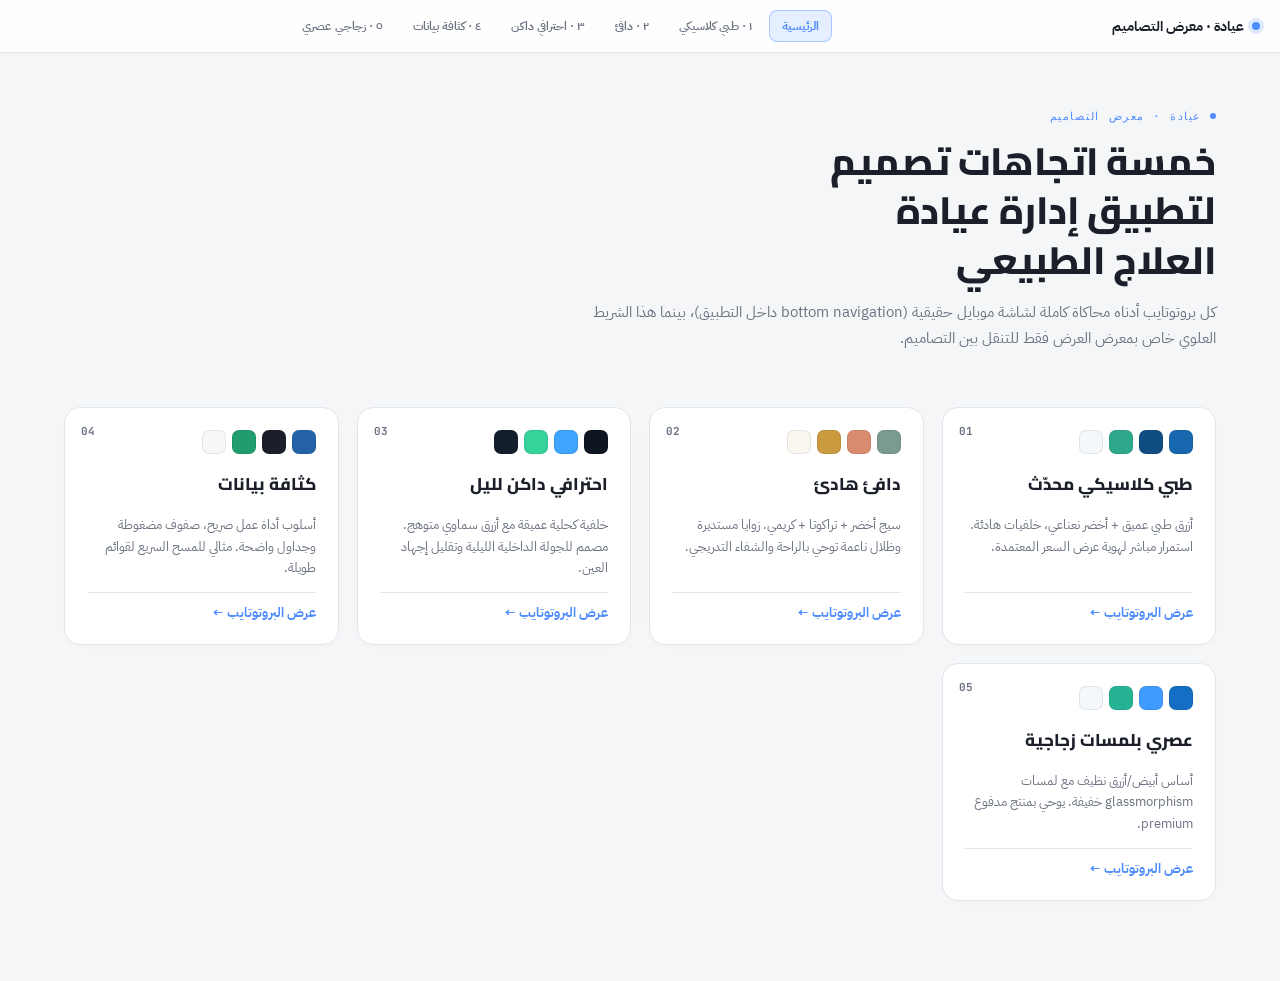
==== index.html @ b978ddeb "✨init" ====
<!DOCTYPE html>
<html lang="ar" dir="rtl">
<head>
<meta charset="UTF-8">
<meta name="viewport" content="width=device-width, initial-scale=1.0">
<title>عيادة · معرض التصاميم</title>
<link rel="preconnect" href="https://fonts.googleapis.com">
<link rel="preconnect" href="https://fonts.gstatic.com" crossorigin>
<link href="https://fonts.googleapis.com/css2?family=Cairo:wght@500;600;700;800;900&family=IBM+Plex+Sans+Arabic:wght@400;500;600;700&family=JetBrains+Mono:wght@500;600;700&display=swap" rel="stylesheet">
<link rel="stylesheet" href="shared/frame.css">
<style>
  body.showcase-body{ font-family:"IBM Plex Sans Arabic","Segoe UI",sans-serif; }
  .hero{ max-width:1200px; margin:0 auto; padding:56px 24px 24px; }
  .hero .eyebrow{ font-family:"JetBrains Mono",monospace; font-size:11px; letter-spacing:.14em; text-transform:uppercase; color:var(--showcase-accent); margin-bottom:14px; display:flex; align-items:center; gap:8px; }
  .hero .eyebrow .dot{ width:6px; height:6px; border-radius:50%; background:var(--showcase-accent); }
  .hero h1{ font-family:"Cairo",sans-serif; font-weight:800; font-size:clamp(26px,4vw,38px); margin:0 0 14px; color:var(--showcase-ink); max-width:20ch; line-height:1.3; }
  .hero p{ font-size:14.5px; color:var(--showcase-muted); max-width:70ch; line-height:1.8; margin:0; }

  .grid-cards{ max-width:1200px; margin:0 auto; padding:32px 24px 80px; display:grid; grid-template-columns:repeat(auto-fit,minmax(260px,1fr)); gap:18px; }
  .design-card{
    background:#fff;
    border:1px solid var(--showcase-line);
    border-radius:16px;
    padding:22px;
    text-decoration:none;
    color:inherit;
    display:flex;
    flex-direction:column;
    gap:14px;
    transition:.2s ease;
    position:relative;
    overflow:hidden;
    box-shadow:0 2px 10px -6px rgba(20,30,45,.08);
  }
  .design-card:hover{ border-color:var(--showcase-accent); transform:translateY(-3px); box-shadow:0 16px 32px -18px rgba(20,30,45,.22); }
  .design-card .rank{
    position:absolute; top:16px; left:16px;
    font-family:"JetBrains Mono",monospace; font-size:11px; font-weight:700;
    color:var(--showcase-muted);
  }
  .design-card .swatches{ display:flex; gap:6px; }
  .design-card .swatches span{ width:24px; height:24px; border-radius:7px; border:1px solid rgba(0,0,0,.08); }
  .design-card h3{ font-family:"Cairo",sans-serif; font-weight:800; font-size:17px; color:var(--showcase-ink); margin:0; }
  .design-card .tagline{ font-size:12.5px; color:var(--showcase-muted); line-height:1.7; margin:0; }
  .design-card .cta{ font-size:12.5px; font-weight:700; color:var(--showcase-accent); display:flex; align-items:center; gap:6px; margin-top:auto; padding-top:10px; border-top:1px solid var(--showcase-line); }
</style>
</head>
<body class="showcase-body">

<div class="hero">
  <div class="eyebrow"><span class="dot"></span>عيادة · معرض التصاميم</div>
  <h1>خمسة اتجاهات تصميم لتطبيق إدارة عيادة العلاج الطبيعي</h1>
  <p>كل بروتوتايب أدناه محاكاة كاملة لشاشة موبايل حقيقية (bottom navigation داخل التطبيق)، بينما هذا الشريط العلوي خاص بمعرض العرض فقط للتنقل بين التصاميم.</p>
</div>

<div class="grid-cards">
  <a href="01-clinical-trust/index.html" class="design-card">
    <span class="rank">01</span>
    <div class="swatches"><span style="background:#1868b0"></span><span style="background:#0f4c81"></span><span style="background:#2ea88a"></span><span style="background:#f5f8fa"></span></div>
    <h3>طبي كلاسيكي محدّث</h3>
    <p class="tagline">أزرق طبي عميق + أخضر نعناعي، خلفيات هادئة. استمرار مباشر لهوية عرض السعر المعتمدة.</p>
    <span class="cta">عرض البروتوتايب ←</span>
  </a>

  <a href="02-soft-clinical/index.html" class="design-card">
    <span class="rank">02</span>
    <div class="swatches"><span style="background:#7a9b8e"></span><span style="background:#d98b6f"></span><span style="background:#c99a3e"></span><span style="background:#faf6f0"></span></div>
    <h3>دافئ هادئ</h3>
    <p class="tagline">سيج أخضر + تراكوتا + كريمي. زوايا مستديرة وظلال ناعمة توحي بالراحة والشفاء التدريجي.</p>
    <span class="cta">عرض البروتوتايب ←</span>
  </a>

  <a href="03-dark-clinical-pro/index.html" class="design-card">
    <span class="rank">03</span>
    <div class="swatches"><span style="background:#0d1520"></span><span style="background:#3ea6ff"></span><span style="background:#34d399"></span><span style="background:#141d2b"></span></div>
    <h3>احترافي داكن لليل</h3>
    <p class="tagline">خلفية كحلية عميقة مع أزرق سماوي متوهج. مصمم للجولة الداخلية الليلية وتقليل إجهاد العين.</p>
    <span class="cta">عرض البروتوتايب ←</span>
  </a>

  <a href="04-structured-enterprise/index.html" class="design-card">
    <span class="rank">04</span>
    <div class="swatches"><span style="background:#2563a8"></span><span style="background:#1a1f29"></span><span style="background:#1f9d6e"></span><span style="background:#f7f8fa"></span></div>
    <h3>كثافة بيانات</h3>
    <p class="tagline">أسلوب أداة عمل صريح، صفوف مضغوطة وجداول واضحة. مثالي للمسح السريع لقوائم طويلة.</p>
    <span class="cta">عرض البروتوتايب ←</span>
  </a>

  <a href="05-precision-glass/index.html" class="design-card">
    <span class="rank">05</span>
    <div class="swatches"><span style="background:#146fc4"></span><span style="background:#3f9bff"></span><span style="background:#26b394"></span><span style="background:#f4f8fc"></span></div>
    <h3>عصري بلمسات زجاجية</h3>
    <p class="tagline">أساس أبيض/أزرق نظيف مع لمسات glassmorphism خفيفة. يوحي بمنتج مدفوع premium.</p>
    <span class="cta">عرض البروتوتايب ←</span>
  </a>
</div>

<script src="shared/navbar.js"></script>
<script src="shared/frame.js"></script>
<script>renderShowcaseNav('index', true);</script>
</body>
</html>
---- shared/frame.css ----
/* ============================================================
   Shared "showcase chrome" — NOT part of the app itself.
   This provides: the top navbar (design switcher) and the
   mobile device frame that the actual app UI sits inside.
   ============================================================ */

/* Default (index/landing) showcase palette — dark neutral.
   Individual design pages override these variables (see each
   design.css's ".showcase-body" block) so the surrounding chrome
   picks up that design's own identity instead of a fixed dark theme. */
:root{
  --showcase-bg:#f5f6f8;
  --showcase-ink:#1a1f29;
  --showcase-muted:#6b7280;
  --showcase-line:#e2e5ea;
  --showcase-accent:#4f8cff;
  --showcase-nav-bg:rgba(255,255,255,.88);
}

*{ box-sizing:border-box; }

html,body{ margin:0; padding:0; }

body.showcase-body{
  background:var(--showcase-bg);
  color:var(--showcase-ink);
  font-family:"IBM Plex Sans Arabic","Segoe UI",Tahoma,sans-serif;
  min-height:100vh;
}

/* ---------- Top navbar (showcase only) ---------- */
.showcase-nav{
  position:sticky;
  top:0;
  z-index:100;
  display:flex;
  align-items:center;
  justify-content:space-between;
  gap:12px;
  padding:10px 20px;
  background:var(--showcase-nav-bg);
  backdrop-filter:blur(14px);
  border-bottom:1px solid var(--showcase-line);
  flex-wrap:nowrap;
}
.showcase-nav .brand{
  display:flex;
  align-items:center;
  gap:8px;
  font-weight:700;
  font-size:13.5px;
  color:var(--showcase-ink);
  text-decoration:none;
  white-space:nowrap;
  flex-shrink:0;
}
.showcase-nav .brand .brand-text{ display:inline; }
.showcase-nav .brand .dot{
  width:8px;height:8px;border-radius:50%;
  background:var(--showcase-accent);
  box-shadow:0 0 0 4px var(--showcase-accent-soft, rgba(79,140,255,.18));
  flex-shrink:0;
}
.showcase-tabs{
  display:flex;
  gap:4px;
  overflow-x:auto;
  scrollbar-width:none;
  flex:1;
  justify-content:center;
  min-width:0;
}
.showcase-tabs::-webkit-scrollbar{ display:none; }
.showcase-tabs a{
  flex-shrink:0;
  padding:6px 12px;
  border-radius:8px;
  font-size:12px;
  font-weight:600;
  color:var(--showcase-muted);
  text-decoration:none;
  border:1px solid transparent;
  transition:.15s ease;
  white-space:nowrap;
}
.showcase-tabs a:hover{
  color:var(--showcase-ink);
  background:var(--showcase-tab-hover, rgba(0,0,0,.04));
}
.showcase-tabs a.active{
  color:var(--showcase-accent-ink, var(--showcase-accent));
  background:var(--showcase-accent-soft, rgba(79,140,255,.14));
  border-color:var(--showcase-accent-line, rgba(79,140,255,.4));
  font-weight:700;
}

/* ---------- Phone frame gallery ---------- */
.phone-gallery{
  max-width:1200px;
  margin:0 auto;
  padding:28px 24px 40px;
  display:flex;
  flex-wrap:wrap;
  gap:32px;
  justify-content:center;
}
.phone-slot{ display:flex; flex-direction:column; align-items:center; gap:10px; }
.phone-slot .screen-label{
  font-family:"JetBrains Mono",monospace;
  font-size:11px;
  letter-spacing:.06em;
  color:var(--showcase-muted);
  text-transform:uppercase;
}

.phone-frame{
  width:375px;
  height:812px;
  background:#000;
  border-radius:46px;
  padding:12px;
  box-shadow:
    0 0 0 2px #1c1f26,
    0 30px 60px -20px rgba(0,0,0,.6),
    0 10px 24px -8px rgba(0,0,0,.5);
  position:relative;
  flex-shrink:0;
}
/* Design pages only: cap the frame height to the viewport height below
   the navbar, so a full screen is visible without scrolling the page.
   Width is unaffected — only height shrinks on short viewports, exactly
   like a real device frame would if you shortened its screen. */
html.design-page .phone-frame{
  height:min(812px, calc(100vh - var(--nav-h, 57px) - 56px));
}
.phone-frame .notch{
  position:absolute;
  top:12px; left:50%;
  transform:translateX(-50%);
  width:114px; height:32px;
  background:#000;
  border-radius:20px;
  z-index:50;
  pointer-events:none;
  box-shadow:0 1px 0 rgba(255,255,255,.04) inset;
}
.phone-screen{
  width:100%;
  height:100%;
  background:#fff;
  border-radius:34px;
  overflow:hidden;
  position:relative;
  display:flex;
  flex-direction:column;
  isolation:isolate;
}
/* .app-shell fills the phone screen and splits into a scrolling viewport
   plus fixed chrome (bottom nav / action bar) that never scrolls away.
   It also carries the dir="rtl"/"ltr" attribute toggled by frame.js, so
   both the scrollable content and the fixed bottom chrome flip together. */
.app-shell{
  flex:1;
  min-height:0;
  display:flex;
  flex-direction:column;
  position:relative;
}

/* The scrollable app body — sits between the status bar and the bottom nav,
   both of which are fixed chrome siblings so they never scroll away. */
.app-viewport{
  flex:1;
  min-height:0;
  overflow-y:auto;
  overflow-x:hidden;
  scrollbar-width:none;
  display:flex;
  flex-direction:column;
  position:relative;
}
.app-viewport::-webkit-scrollbar{ display:none; }

/* Bottom nav bars declare themselves as fixed chrome via this class instead
   of relying on flex order, so they stay pinned regardless of scroll. */
[class*="bottomnav"]{
  flex-shrink:0;
  position:relative;
  z-index:40;
}

/* ---------- Navbar responsiveness ---------- */
@media (max-width:900px){
  .showcase-nav{ padding:9px 14px; gap:8px; }
  .showcase-nav .brand .brand-text{ display:none; }
  .showcase-tabs{ justify-content:flex-start; }
  .showcase-tabs a{ padding:6px 10px; font-size:11.5px; }
}

@media (max-width:480px){
  .showcase-nav{ padding:8px 10px; gap:6px; }
  .showcase-tabs a{ padding:5px 9px; font-size:11px; }

  .phone-frame{ width:320px; border-radius:38px; }
  html.design-page .phone-frame{ height:min(692px, calc(100vh - var(--nav-h, 50px) - 56px)); }
  .phone-frame .notch{ top:10px; width:100px; height:28px; border-radius:18px; }
  .phone-screen{ border-radius:28px; }
}
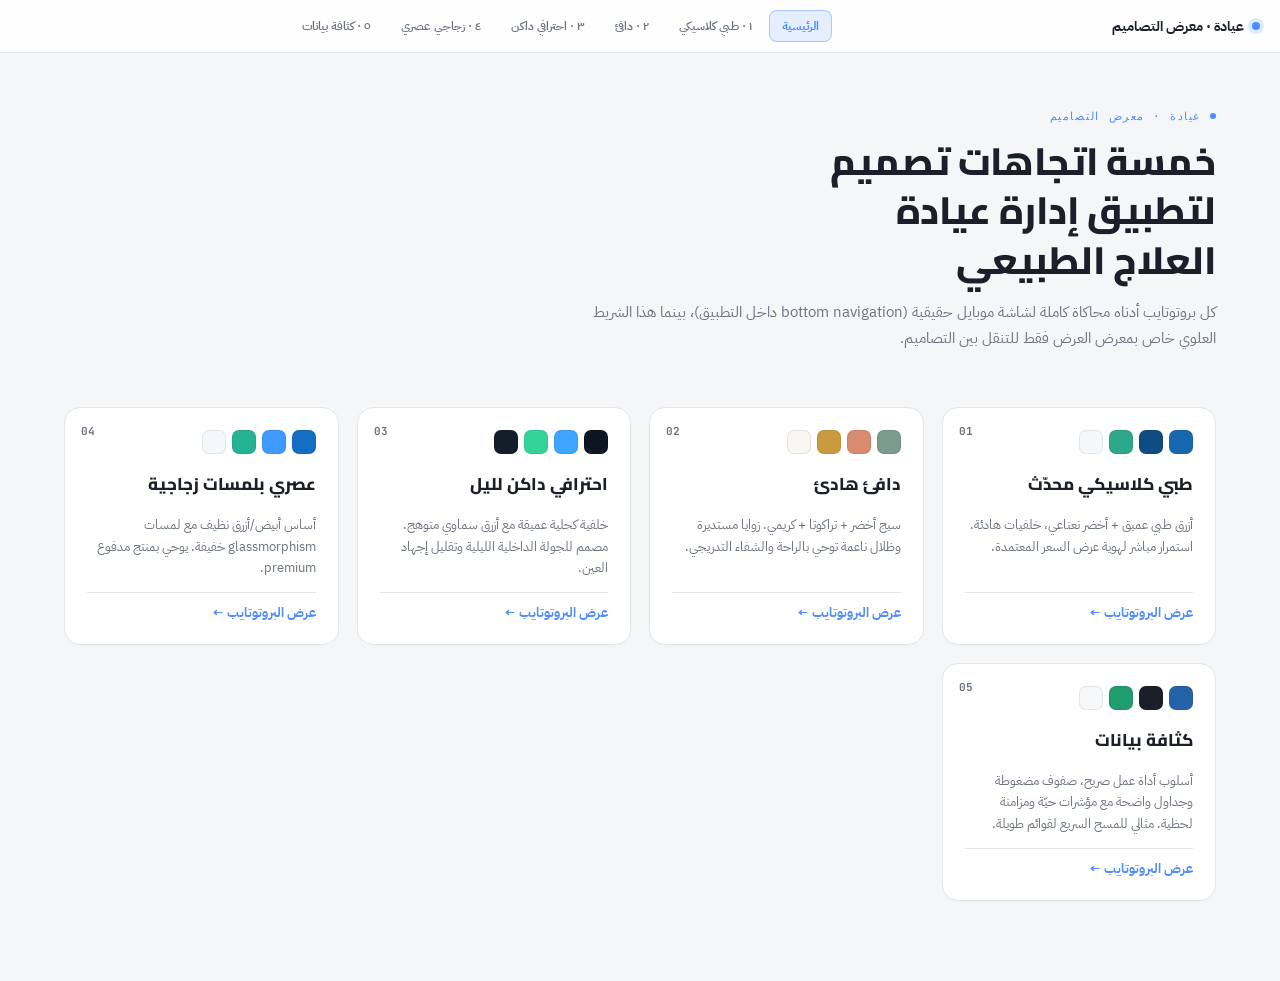
==== commit 79dad543: ":tada: enhace" ====
--- a/index.html
+++ b/index.html
@@ -78,19 +78,19 @@
     <span class="cta">عرض البروتوتايب ←</span>
   </a>
 
-  <a href="04-structured-enterprise/index.html" class="design-card">
+  <a href="05-precision-glass/index.html" class="design-card">
     <span class="rank">04</span>
-    <div class="swatches"><span style="background:#2563a8"></span><span style="background:#1a1f29"></span><span style="background:#1f9d6e"></span><span style="background:#f7f8fa"></span></div>
-    <h3>كثافة بيانات</h3>
-    <p class="tagline">أسلوب أداة عمل صريح، صفوف مضغوطة وجداول واضحة. مثالي للمسح السريع لقوائم طويلة.</p>
+    <div class="swatches"><span style="background:#146fc4"></span><span style="background:#3f9bff"></span><span style="background:#26b394"></span><span style="background:#f4f8fc"></span></div>
+    <h3>عصري بلمسات زجاجية</h3>
+    <p class="tagline">أساس أبيض/أزرق نظيف مع لمسات glassmorphism خفيفة. يوحي بمنتج مدفوع premium.</p>
     <span class="cta">عرض البروتوتايب ←</span>
   </a>
 
-  <a href="05-precision-glass/index.html" class="design-card">
+  <a href="04-structured-enterprise/index.html" class="design-card">
     <span class="rank">05</span>
-    <div class="swatches"><span style="background:#146fc4"></span><span style="background:#3f9bff"></span><span style="background:#26b394"></span><span style="background:#f4f8fc"></span></div>
-    <h3>عصري بلمسات زجاجية</h3>
-    <p class="tagline">أساس أبيض/أزرق نظيف مع لمسات glassmorphism خفيفة. يوحي بمنتج مدفوع premium.</p>
+    <div class="swatches"><span style="background:#2563a8"></span><span style="background:#1a1f29"></span><span style="background:#1f9d6e"></span><span style="background:#f7f8fa"></span></div>
+    <h3>كثافة بيانات</h3>
+    <p class="tagline">أسلوب أداة عمل صريح، صفوف مضغوطة وجداول واضحة مع مؤشرات حيّة ومزامنة لحظية. مثالي للمسح السريع لقوائم طويلة.</p>
     <span class="cta">عرض البروتوتايب ←</span>
   </a>
 </div>
--- a/shared/frame.css
+++ b/shared/frame.css
@@ -94,6 +94,30 @@
   font-weight:700;
 }
 
+/* Hamburger trigger — hidden by default, only shown below the small-screen
+   breakpoint where the tabs collapse into a dropdown menu instead. */
+.showcase-menu-btn{
+  display:none;
+  align-items:center;
+  justify-content:center;
+  width:34px;
+  height:34px;
+  border-radius:8px;
+  border:1px solid var(--showcase-line);
+  background:transparent;
+  color:var(--showcase-ink);
+  cursor:pointer;
+  flex-shrink:0;
+  padding:0;
+}
+.showcase-menu-btn svg{ width:18px; height:18px; }
+.showcase-menu-btn:hover{ background:var(--showcase-tab-hover, rgba(0,0,0,.04)); }
+.showcase-menu-btn.active{
+  background:var(--showcase-accent-soft, rgba(79,140,255,.14));
+  border-color:var(--showcase-accent-line, rgba(79,140,255,.4));
+  color:var(--showcase-accent-ink, var(--showcase-accent));
+}
+
 /* ---------- Phone frame gallery ---------- */
 .phone-gallery{
   max-width:1200px;
@@ -190,16 +214,43 @@
 }
 
 /* ---------- Navbar responsiveness ---------- */
-@media (max-width:900px){
-  .showcase-nav{ padding:9px 14px; gap:8px; }
-  .showcase-nav .brand .brand-text{ display:none; }
-  .showcase-tabs{ justify-content:flex-start; }
-  .showcase-tabs a{ padding:6px 10px; font-size:11.5px; }
-}
-
-@media (max-width:480px){
-  .showcase-nav{ padding:8px 10px; gap:6px; }
-  .showcase-tabs a{ padding:5px 9px; font-size:11px; }
+
+/* Below this breakpoint: the well-known hamburger + dropdown pattern.
+   Tabs stop being an inline row and become a collapsible panel under
+   the navbar, toggled by the hamburger button (see navbar.js for the
+   open/close logic). The brand text stays visible at every width. */
+@media (max-width:767px){
+  .showcase-nav{ padding:9px 12px; gap:8px; flex-wrap:wrap; position:relative; }
+  .showcase-menu-btn{ display:flex; order:2; }
+  .showcase-tabs{
+    order:3;
+    flex-basis:100%;
+    display:none;
+    flex-direction:column;
+    gap:2px;
+    justify-content:flex-start;
+    overflow:visible;
+    max-height:none;
+  }
+  .showcase-tabs.open{
+    display:flex;
+    position:absolute;
+    top:100%;
+    right:0;
+    left:0;
+    padding:8px 12px 12px;
+    background:var(--showcase-nav-bg);
+    backdrop-filter:blur(14px);
+    border-bottom:1px solid var(--showcase-line);
+    box-shadow:0 12px 24px -12px rgba(0,0,0,.25);
+  }
+  .showcase-tabs.open a{
+    padding:10px 14px;
+    border-radius:8px;
+    font-size:13px;
+    text-align:right;
+    width:100%;
+  }
 
   .phone-frame{ width:320px; border-radius:38px; }
   html.design-page .phone-frame{ height:min(692px, calc(100vh - var(--nav-h, 50px) - 56px)); }
